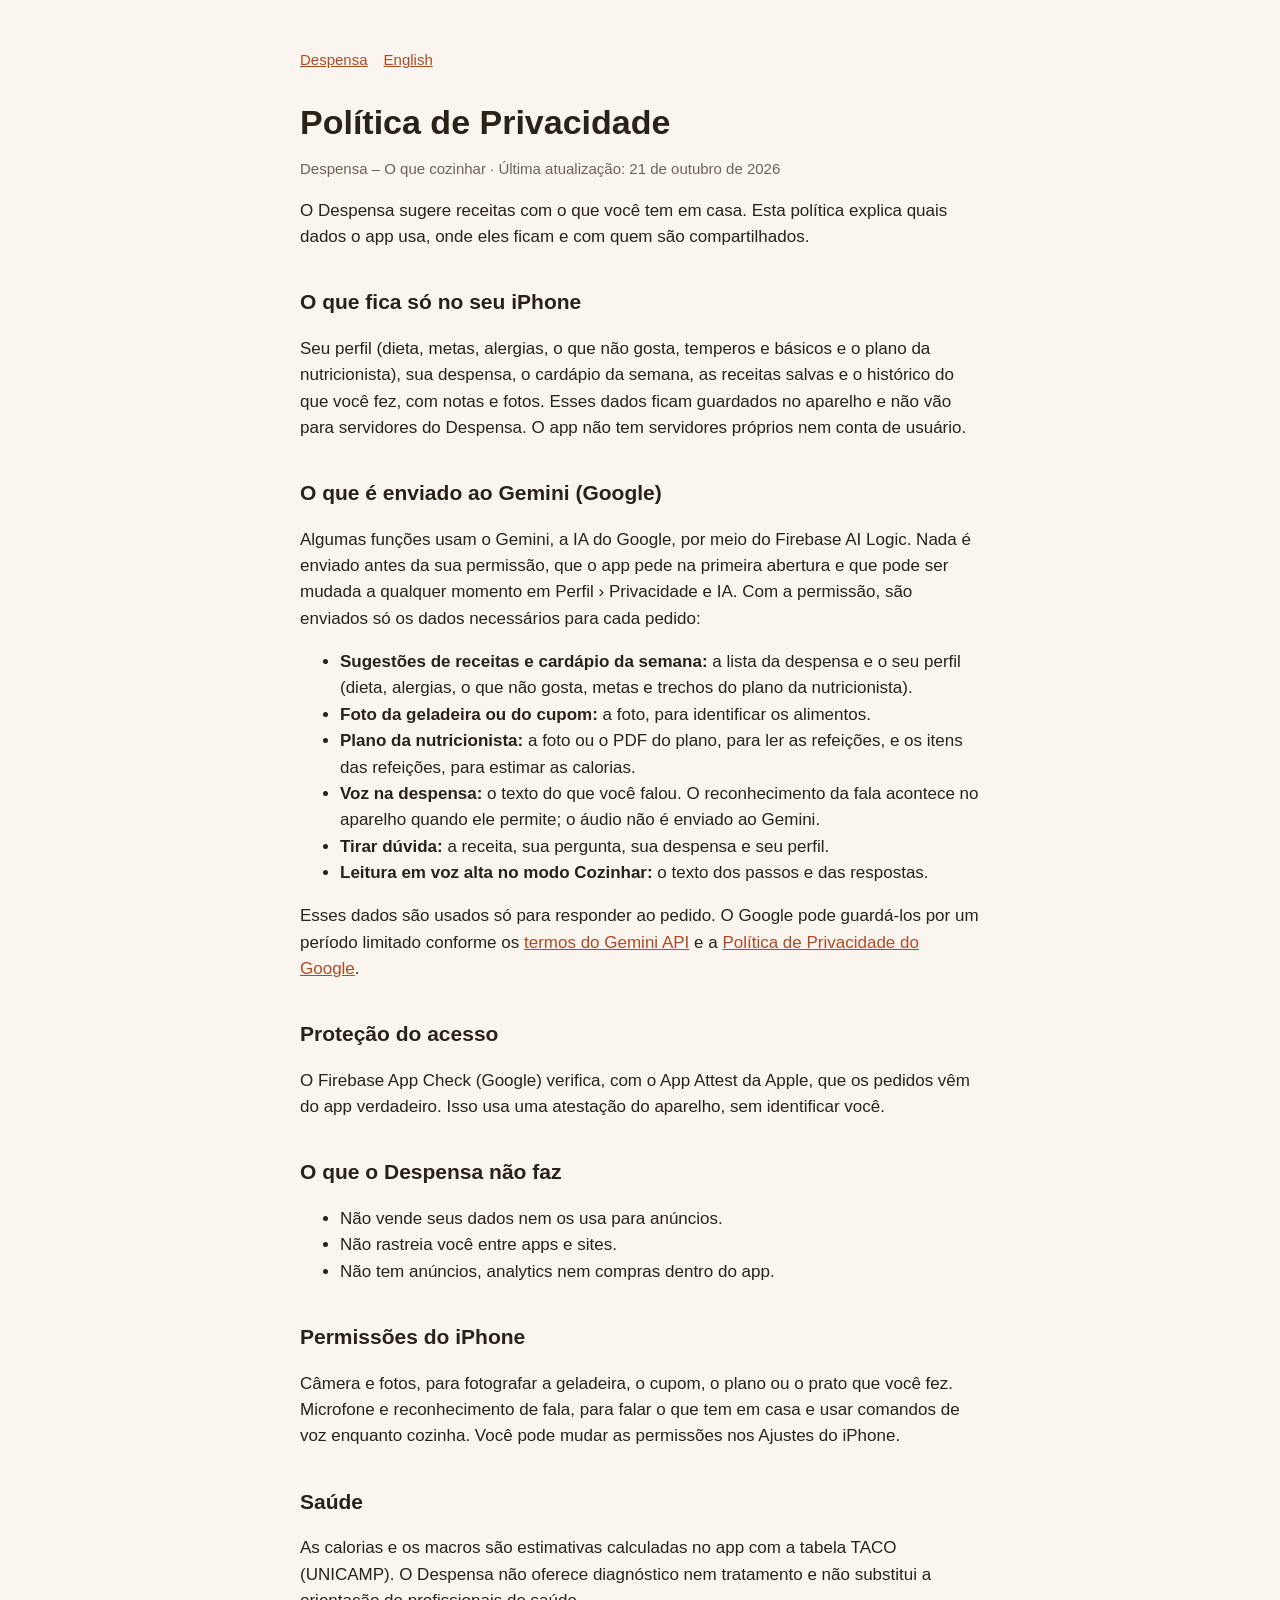
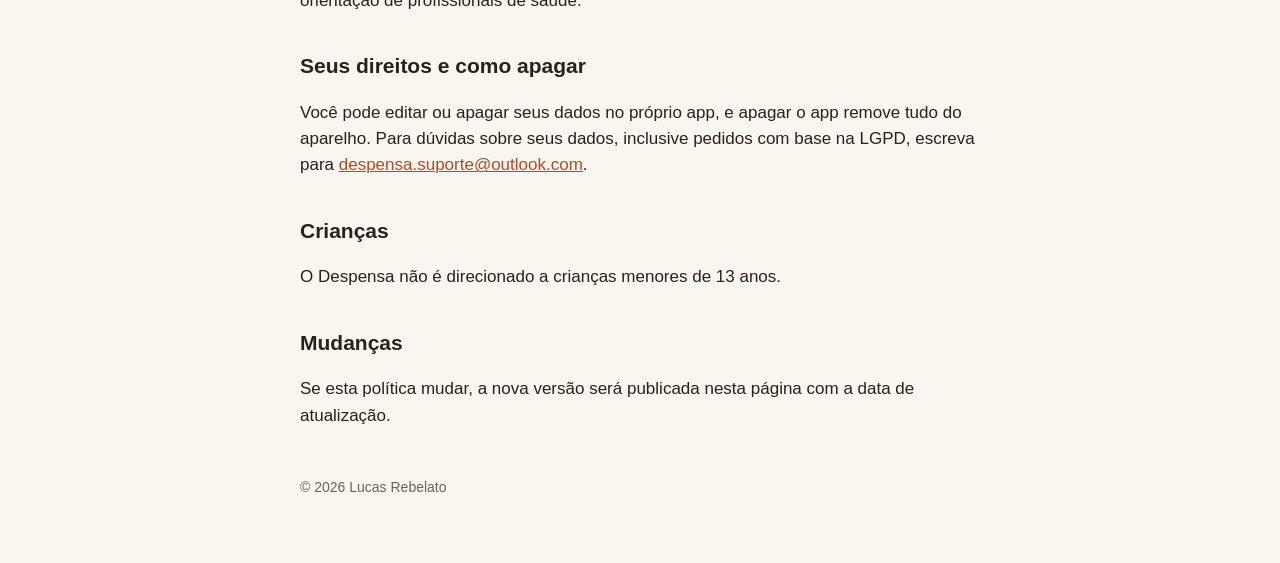
==== privacy.html @ 4b9b1e94 "Páginas de suporte e privacidade do Despensa Co-Authored-By: Claude Opus 5.5 <noreply@anthropic.com>" ====
<!doctype html>
<html lang="pt-BR">
<head>
<meta charset="utf-8"><meta name="viewport" content="width=device-width, initial-scale=1">
<title>Política de Privacidade · Despensa</title>
<link rel="stylesheet" href="style.css">
</head>
<body><main>
<nav><a href="./">Despensa</a><a href="en/privacy.html">English</a></nav>
<h1>Política de Privacidade</h1>
<p class="muted">Despensa – O que cozinhar · Última atualização: 21 de outubro de 2026</p>

<p>O Despensa sugere receitas com o que você tem em casa. Esta política explica quais dados o app usa, onde eles ficam e com quem são compartilhados.</p>

<h2>O que fica só no seu iPhone</h2>
<p>Seu perfil (dieta, metas, alergias, o que não gosta, temperos e básicos e o plano da nutricionista), sua despensa, o cardápio da semana, as receitas salvas e o histórico do que você fez, com notas e fotos. Esses dados ficam guardados no aparelho e não vão para servidores do Despensa. O app não tem servidores próprios nem conta de usuário.</p>

<h2>O que é enviado ao Gemini (Google)</h2>
<p>Algumas funções usam o Gemini, a IA do Google, por meio do Firebase AI Logic. Nada é enviado antes da sua permissão, que o app pede na primeira abertura e que pode ser mudada a qualquer momento em Perfil › Privacidade e IA. Com a permissão, são enviados só os dados necessários para cada pedido:</p>
<ul>
<li><strong>Sugestões de receitas e cardápio da semana:</strong> a lista da despensa e o seu perfil (dieta, alergias, o que não gosta, metas e trechos do plano da nutricionista).</li>
<li><strong>Foto da geladeira ou do cupom:</strong> a foto, para identificar os alimentos.</li>
<li><strong>Plano da nutricionista:</strong> a foto ou o PDF do plano, para ler as refeições, e os itens das refeições, para estimar as calorias.</li>
<li><strong>Voz na despensa:</strong> o texto do que você falou. O reconhecimento da fala acontece no aparelho quando ele permite; o áudio não é enviado ao Gemini.</li>
<li><strong>Tirar dúvida:</strong> a receita, sua pergunta, sua despensa e seu perfil.</li>
<li><strong>Leitura em voz alta no modo Cozinhar:</strong> o texto dos passos e das respostas.</li>
</ul>
<p>Esses dados são usados só para responder ao pedido. O Google pode guardá-los por um período limitado conforme os <a href="https://ai.google.dev/gemini-api/terms">termos do Gemini API</a> e a <a href="https://policies.google.com/privacy">Política de Privacidade do Google</a>.</p>

<h2>Proteção do acesso</h2>
<p>O Firebase App Check (Google) verifica, com o App Attest da Apple, que os pedidos vêm do app verdadeiro. Isso usa uma atestação do aparelho, sem identificar você.</p>

<h2>O que o Despensa não faz</h2>
<ul>
<li>Não vende seus dados nem os usa para anúncios.</li>
<li>Não rastreia você entre apps e sites.</li>
<li>Não tem anúncios, analytics nem compras dentro do app.</li>
</ul>

<h2>Permissões do iPhone</h2>
<p>Câmera e fotos, para fotografar a geladeira, o cupom, o plano ou o prato que você fez. Microfone e reconhecimento de fala, para falar o que tem em casa e usar comandos de voz enquanto cozinha. Você pode mudar as permissões nos Ajustes do iPhone.</p>

<h2>Saúde</h2>
<p>As calorias e os macros são estimativas calculadas no app com a tabela TACO (UNICAMP). O Despensa não oferece diagnóstico nem tratamento e não substitui a orientação de profissionais de saúde.</p>

<h2>Seus direitos e como apagar</h2>
<p>Você pode editar ou apagar seus dados no próprio app, e apagar o app remove tudo do aparelho. Para dúvidas sobre seus dados, inclusive pedidos com base na LGPD, escreva para <a href="mailto:despensa.suporte@outlook.com">despensa.suporte@outlook.com</a>.</p>

<h2>Crianças</h2>
<p>O Despensa não é direcionado a crianças menores de 13 anos.</p>

<h2>Mudanças</h2>
<p>Se esta política mudar, a nova versão será publicada nesta página com a data de atualização.</p>

<footer>© 2026 Lucas Rebelato</footer>
</main></body>
</html>
---- style.css ----
:root { --bg: #FAF6EF; --surface: #FFFFFF; --text: #2A2118; --muted: #6E6257; --accent: #B04A25; --border: #E8DFD3; }
@media (prefers-color-scheme: dark) { :root { --bg: #161210; --surface: #221D19; --text: #F4EEE6; --muted: #B5AA9E; --accent: #F0946A; --border: #3A322C; } }
* { box-sizing: border-box; }
body { margin: 0; background: var(--bg); color: var(--text); font: 17px/1.55 -apple-system, BlinkMacSystemFont, "Segoe UI", Roboto, sans-serif; }
main { max-width: 720px; margin: 0 auto; padding: 48px 20px 64px; }
h1 { font-size: 34px; line-height: 1.15; margin: 0 0 8px; }
h2 { font-size: 21px; margin: 36px 0 8px; }
p, li { color: var(--text); }
.lead { color: var(--muted); font-size: 19px; margin-top: 0; }
.muted { color: var(--muted); font-size: 15px; }
a { color: var(--accent); }
nav { display: flex; gap: 16px; font-size: 15px; margin-bottom: 32px; }
.card { background: var(--surface); border: 1px solid var(--border); border-radius: 16px; padding: 16px 20px; margin: 16px 0; }
footer { margin-top: 48px; color: var(--muted); font-size: 14px; }
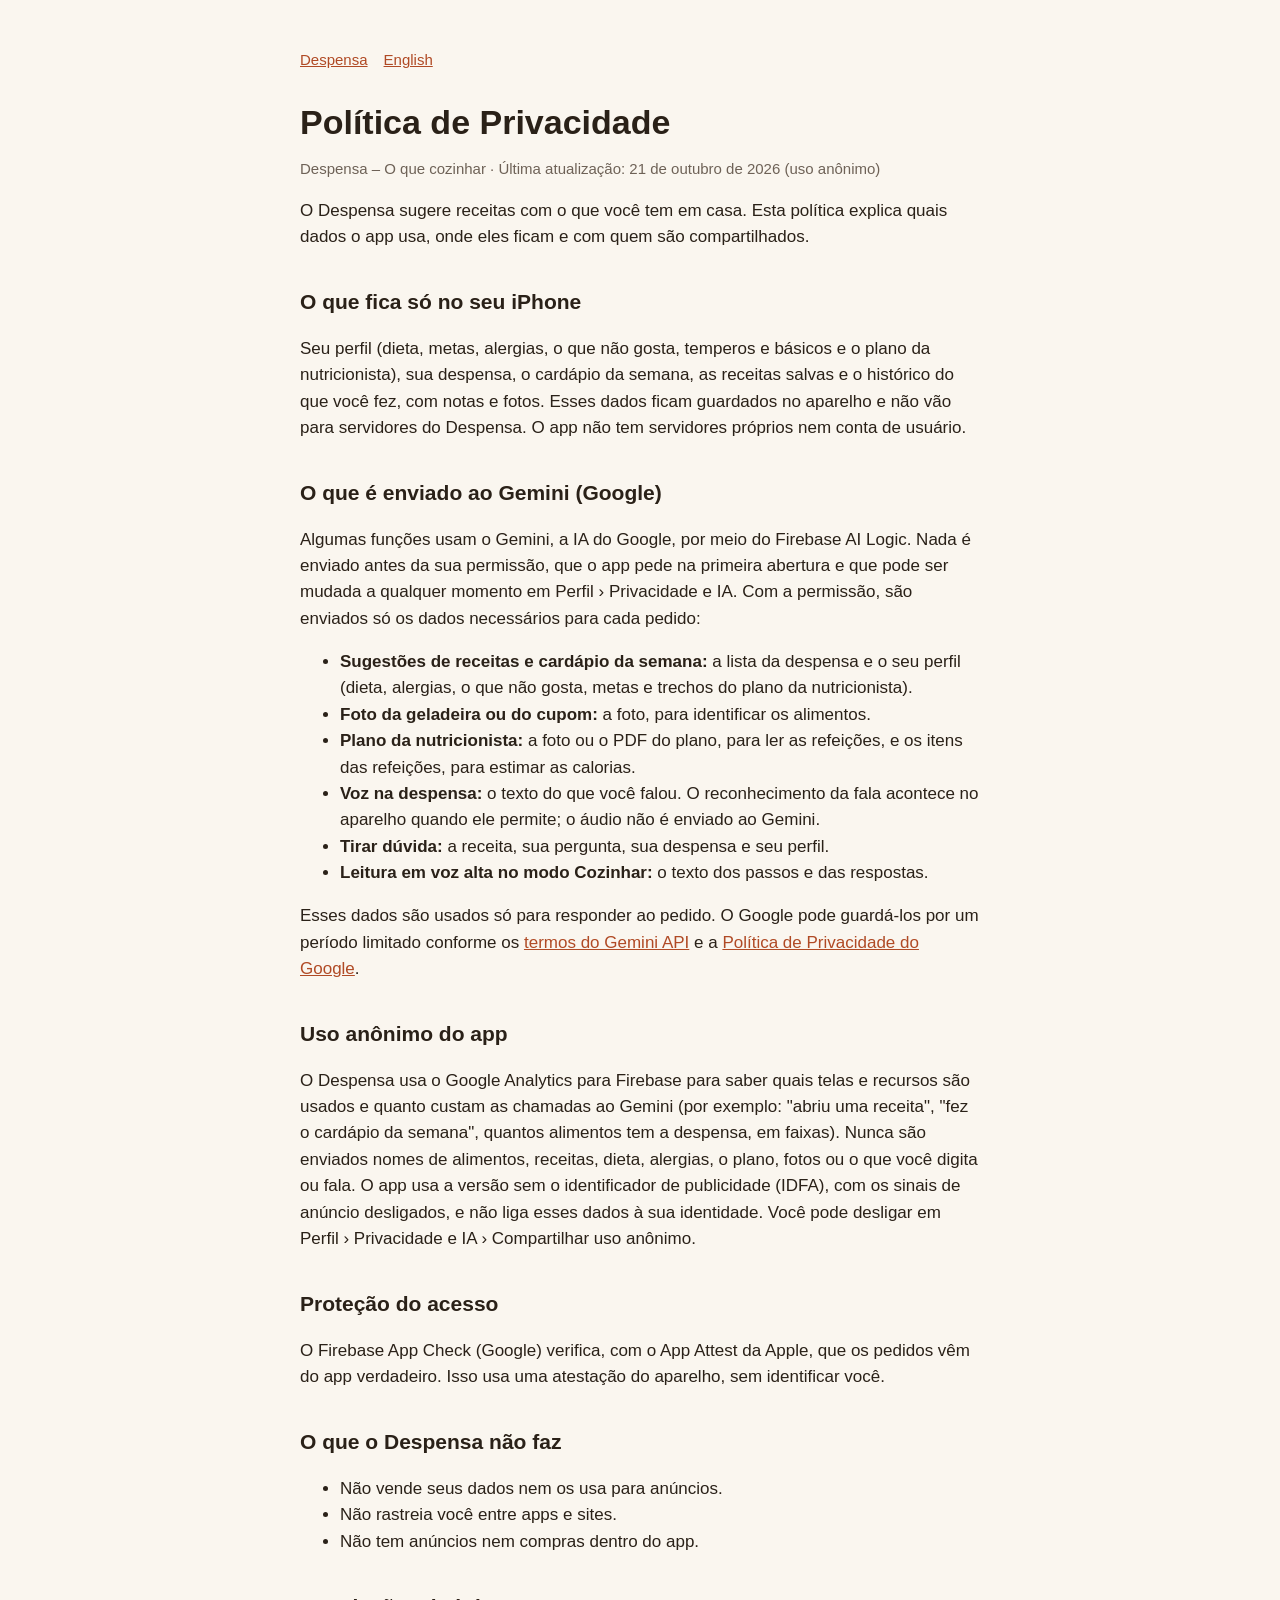
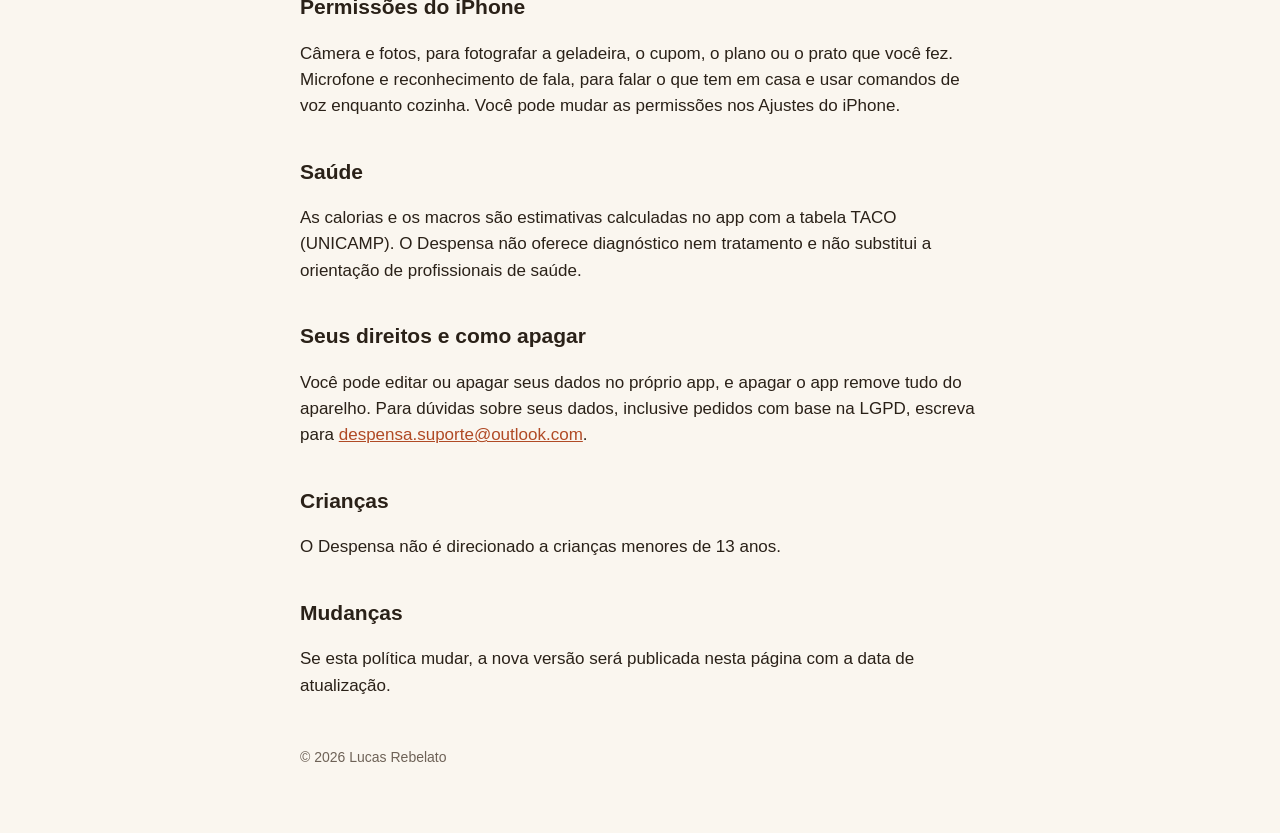
==== commit d8b1103a: "Política: uso anônimo (Firebase Analytics) e como desligar Co-Authored-By: Claude Opus 5.5 <noreply@" ====
--- a/privacy.html
+++ b/privacy.html
@@ -8,7 +8,7 @@
 <body><main>
 <nav><a href="./">Despensa</a><a href="en/privacy.html">English</a></nav>
 <h1>Política de Privacidade</h1>
-<p class="muted">Despensa – O que cozinhar · Última atualização: 21 de outubro de 2026</p>
+<p class="muted">Despensa – O que cozinhar · Última atualização: 21 de outubro de 2026 (uso anônimo)</p>
 
 <p>O Despensa sugere receitas com o que você tem em casa. Esta política explica quais dados o app usa, onde eles ficam e com quem são compartilhados.</p>
 
@@ -27,6 +27,9 @@
 </ul>
 <p>Esses dados são usados só para responder ao pedido. O Google pode guardá-los por um período limitado conforme os <a href="https://ai.google.dev/gemini-api/terms">termos do Gemini API</a> e a <a href="https://policies.google.com/privacy">Política de Privacidade do Google</a>.</p>
 
+<h2>Uso anônimo do app</h2>
+<p>O Despensa usa o Google Analytics para Firebase para saber quais telas e recursos são usados e quanto custam as chamadas ao Gemini (por exemplo: "abriu uma receita", "fez o cardápio da semana", quantos alimentos tem a despensa, em faixas). Nunca são enviados nomes de alimentos, receitas, dieta, alergias, o plano, fotos ou o que você digita ou fala. O app usa a versão sem o identificador de publicidade (IDFA), com os sinais de anúncio desligados, e não liga esses dados à sua identidade. Você pode desligar em Perfil › Privacidade e IA › Compartilhar uso anônimo.</p>
+
 <h2>Proteção do acesso</h2>
 <p>O Firebase App Check (Google) verifica, com o App Attest da Apple, que os pedidos vêm do app verdadeiro. Isso usa uma atestação do aparelho, sem identificar você.</p>
 
@@ -34,7 +37,7 @@
 <ul>
 <li>Não vende seus dados nem os usa para anúncios.</li>
 <li>Não rastreia você entre apps e sites.</li>
-<li>Não tem anúncios, analytics nem compras dentro do app.</li>
+<li>Não tem anúncios nem compras dentro do app.</li>
 </ul>
 
 <h2>Permissões do iPhone</h2>
